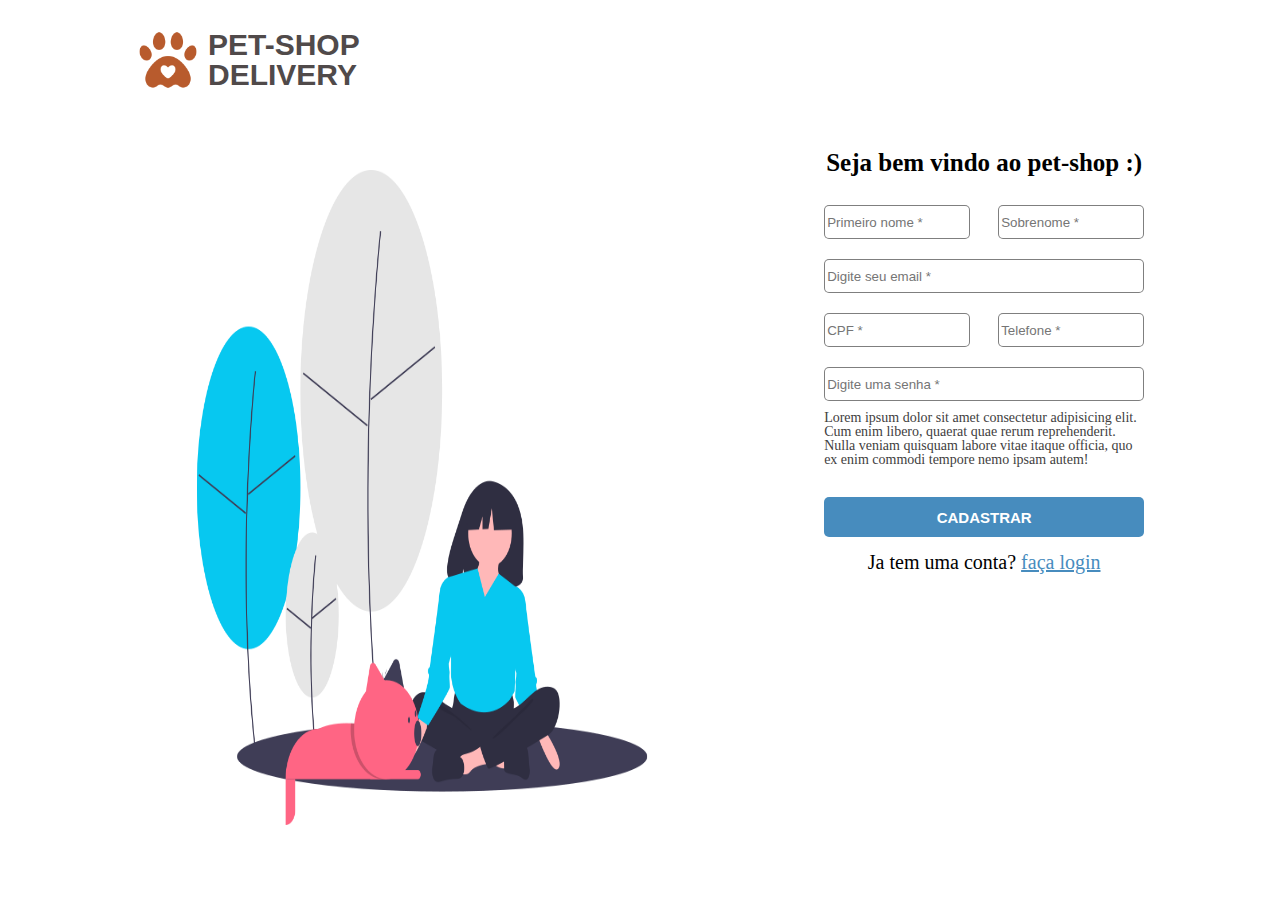
==== form-cadastro.html @ f06409b4 "add: home + cadastro + login" ====
<!DOCTYPE html>
<html lang="pt-br">
<head>
  <meta charset="UTF-8">
  <meta http-equiv="X-UA-Compatible" content="IE=edge">
  <meta name="viewport" content="width=device-width, initial-scale=1.0">
  <link rel="stylesheet" href="/publics/css/reset.css">
  <link rel="stylesheet" href="/publics/css/form-cadastro.css">
  <link rel="stylesheet" href="/publics/css//stylesheet.css">
  <title>Pet-shop Delivery</title>
</head>
<body>

  <header class="bg-form" >
    <div class="container form">
      <div class="header">
        <div class="header-logo">
          <img src="/publics/images/v987-11a-removebg-preview.png" alt="">
          <div class="header-title">
            <span>Pet-Shop <br> Delivery</span>
          </div>
        </div>
      </div>
    </div>
  </header>

  <main>
    <div class="container form">
      <div class="form-area">
        <div class="form-item--left">
          <img src="/publics/images/undraw_friends_r511.png" alt="">
        </div>
        
        <div class="form-item--right">
          <form action="" method="post">
            <div class="form-item--right--title">
              Seja bem vindo ao pet-shop :)
            </div>
            <div class="areainput">
              <input type="text" name="name" id="name" placeholder="Primeiro nome *">
              <input type="text" name="sobrenome" id="sobrenome" placeholder="Sobrenome *">
            </div> 
            <input type="email" name="email" id="email" placeholder="Digite seu email *">
            <div class="areainput">
              <input type="number" name="cpf" id="cpf" placeholder="CPF *">
              <input type="tel" name="telefone" id="telefone" placeholder="Telefone *">
            </div>
            <input type="password" name="password" id="password" placeholder = "Digite uma senha *"> 
            <h4>Lorem ipsum dolor sit amet consectetur adipisicing elit. Cum enim libero, quaerat quae rerum reprehenderit. Nulla veniam quisquam labore vitae itaque officia, quo ex enim commodi tempore nemo ipsam autem!</h4>
            <button type="submit" class="btn btn-form">Cadastrar</button>
            <h5>Ja tem uma conta?  <span> <a href="/login">faça login</a></span> </h5>
          </form>
        </div>
      </div>
    </div>
  </main>

</body>
</html>
---- publics/css/form-cadastro.css ----
.container.form {
  width: 80%;
}
.header-title span{
  color: rgb(80, 74, 74);
}

.form-area {
  display: flex;  
}
.form-item--left img{
  width: 100%;
  height:calc(100vh - 80px - 25px)
}


.form-item--right {
  width: 50%;
  margin-left: 100px ;  
}
.form-item--right form{
  display:flex;
  flex-direction: column;
  width: 320px;
  margin: auto;
  margin-top: 50px;
}
.form-item--right--title {
  display: flex;
  justify-content: center;
  width: 320px;
  font-size: 25px;
  font-weight: bold;
  margin-bottom: 10px;
  text-align: center;  
}
.form-item--right input {
  height:30px;
  margin-top: 20px;
  border-radius: 5px;
  border: 1px solid rgba(0, 0, 0, 0.5);
}
.areainput {
  display: flex;
  justify-content: space-between;
}
.areainput input {
  width:140px;
  height:30px;
  border-radius: 5px;
  border: 1px solid rgba(0, 0, 0, 0.5);
}

.form-item--right h4 {
  margin-top: 10px;
  font-size: 14px;
  color: rgb(65, 64, 64);
}
.btn-form {
  width: 100% !important;
  height:40px !important;
  margin-top: 30px;
}
.form-item--right h5 {
  font-size: 20px;
  margin-top: 15px;
  text-align: center;
}
.form-item--right a {
  color:#478CBE;
}
---- publics/css/stylesheet.css ----
.bg{
  background-color: #91beb9;
  background-image: url("/publics/images/banner-bg.jpg");
  background-size: cover;
  height: 100vh;
  overflow: hidden;
}
.header{
  display:flex;
}
.container {
  display: flex;
  max-width: 85%;
  margin: auto;
}
.header {
  width:100%;
}
.header ,
.header-logo {
  display:flex;
  justify-content: space-between;
  align-items: center;
  margin-top: 10px;
}
.header-logo img{
  width:80px;
}
.header-title {
  color: #fff;
  font-family: 'Montserrat', sans-serif;
  text-transform: uppercase;
  font-weight: 700;
  font-size: 30px;
  font-family: -apple-system, BlinkMacSystemFont, 'Segoe UI', Roboto, Oxygen, Ubuntu, Cantarell, 'Open Sans', 'Helvetica Neue', sans-serif;
}
.btn {
  height: 50px;
  border-radius: 5px;
  background-color: #478CBE;
  color: #fff;
  font-family: 'Montserrat', sans-serif;
  text-transform: uppercase;
  font-weight: 600;
  border: none;
  cursor: pointer;
  width:150px;
  font-size:15px
}
.btn:hover {
  background-color: #478cbe75;
}

.bg-opacity {
  position: absolute;
  left: 0;
  bottom: 0;
  width: 100%;
  height:150px;
  background-color: rgba(0, 0, 0, 0.5);
}


.category-products {
  display:flex;
  justify-content: space-around;
  align-items: center;
  background-color: #99A6B0;
  margin-top: 90px;
  border-radius: 10px;
  width:100%
}
.category-products--title li {
  display: inline-block;
  padding: 20px 25px;
  color: #fff;
  font-family: 'Open Sans', sans-serif;
  font-weight:400;
  text-transform: uppercase;
}
.category-products--title li:hover {
  border-bottom: 4px solid #3581B8;
}

.category-products input {
  color:#99A6B0;
  font-family: 'Open Sans', sans-serif;
  font-weight: 300;
  border-radius: 5px;
  border: none;
  height: 30px;
  width: 250px;
  outline: 0;
}
.category-products ::placeholder{
  font-size: 15px;
}


.tittleGeral {
  margin-top: 90px;
  font-size: 25px;
  color:#3581B8;
  font-family: 'Montserrat', sans-serif;
  font-weight: 600;
  text-transform: uppercase;
}

.show-offer--grid {
  display:flex;
  justify-content: center;
  flex-wrap: wrap;
}
.show-offer--grid--item {
  padding: 20px;
  margin-left:5px;
  margin-top:50px;
  border: 1px solid rgba(0, 0, 0, 0.2);
}
.show-offer--grid--item:hover {
  padding: 25px;
  border: 2px solid rgba(0, 0, 0, 0.5);
}
.show-offer--grid--img {
  text-align: center;
  margin-top: 10px;
}
.show-offer--grid--img img {
  width: 60%;
}
.show-offer--grid--tittle {
  margin-top:20px;
  font-family: 'Open Sans', sans-serif;
  font-weight: 400;
  font-size: 1rem;
  margin-bottom: 5px;
}
.show-offer--grid--sub,
.show-offer--grid--rate {
  display:flex;
  align-items: center;
  justify-content: space-between;
  font-family: 'Open Sans', sans-serif;
  font-weight: 300;
  font-size: 0.9rem;
}
.show-offer--grid--rate img {
  width:20px
}
.show-offer--grid--price,
.show-offer--grid--add {
  display:flex;
  align-items: center;
  justify-content: space-between;
}
.show-offer--grid--price{
  color: #3581B8;
  font-family: 'Open Sans', sans-serif;
  font-weight: 400;
  font-size: 1.5rem;
  margin-top: 10px;
}
.show-offer--grid--add {
  background-color: #478CBE;
  color: #fff !important;
  height: 50px;
  padding:0 10px;
  margin-right: -15px ;
  margin-bottom: -15px;
  cursor: pointer;
}
.show-offer--grid--add:hover {
  background-color: #2F79AD;
}
.show-offer--grid--add img {
  width: 25px;
  margin-right: 10px;
}

.banner-mkt {
  background-color: #d4e5f3;
  background-image: url("/publics/images/front-view-of-beautiful-dog-with-copy-space-removebg-preview.png");
  background-size: cover;
  background-position: center;
  margin-top: 100px;
  height: auto;
  font-family: 'Montserrat', sans-serif;
  font-weight:600;
}
.container.banner {
  display:flex;
  flex-direction: column;
  padding: 100px;
}
.banner-tittle {
  color: #fff;
  font-weight:bold;
  font-size:30px;
  width: 50%;
  text-transform: uppercase;
}

.container.servicos{
  flex-direction: column;
}
.servicos-itens--flex{
  display:flex;
  justify-content: center;
  flex-wrap: wrap;
}
.servicos-item {
  background-color: #99A6B0;
  margin-left: 10px;
  padding: 10px;
  margin-top: 50px;
  
  border-radius: 5px;
}
.servicos-item--tittle {
  color: #fff;
  font-size: 25px;
  font-family: 'Montserrat', sans-serif;
  font-weight: 600;
  text-transform: uppercase;
  text-align: center;
  margin-bottom: 10px;
  margin-top: 5px;
}
.servicos-item--img {
  text-align: center;
  margin-bottom: 10px;
  
}
.servicos-item--img img{
  width: 80px;
  margin: 0;
  text-align: center;
}
.servicos-item--desc h5{
  color: #fff;
  margin-top: 5px;
  font-family: 'Open Sans', sans-serif;
  font-weight: 400;
  font-size: 15px;
  text-transform: uppercase;
  margin-bottom: 20px;
  text-align: center;
}
.servicos-item--desc ul {
  margin-left: 10px;
  margin-bottom: 20px;
  font-family: 'Open Sans', sans-serif;
  font-weight: 300;
  font-size: 15px;
  line-height: 20px;
}

.servicos-item--agendar h5{
  font-family: 'Open Sans', sans-serif;
  font-weight: 400;
  width: 80%;
  text-align: center;
  margin: auto;
  font-size: 12px;
  margin-bottom: 30px;
}
.servicos-item--agendar a{
  display:flex;
  justify-content:center;
}
.servicos-item--agendar .btn-agendar{
  background-color: #95B59F;
  width:80%;
}
.servicos-item--agendar .btn-agendar:hover {
  background-color: #7B9684;
}

footer {
  background-color: #99A6B0;
  height: 200px;
  margin-top: 90px;
}


.buy-car {
  position:fixed;
  bottom: 10px;
  right: 20px;
  cursor: pointer;
}
.buy-car img {
  width:50px;
  height:50px;
}
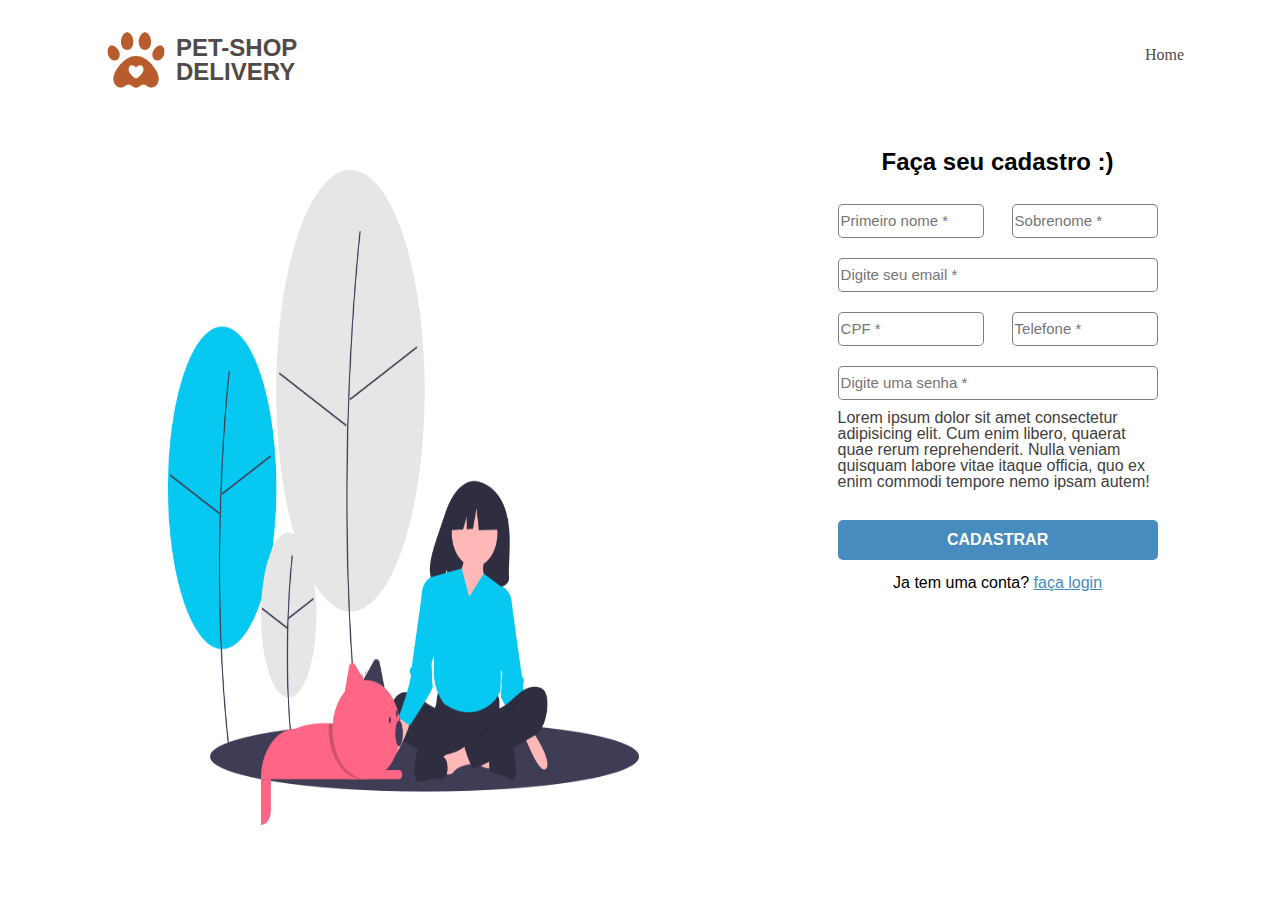
==== commit 947db5f4: ":recycle: refatoração" ====
--- a/form-cadastro.html
+++ b/form-cadastro.html
@@ -5,27 +5,28 @@
   <meta http-equiv="X-UA-Compatible" content="IE=edge">
   <meta name="viewport" content="width=device-width, initial-scale=1.0">
   <link rel="stylesheet" href="/publics/css/reset.css">
+  <link rel="stylesheet" href="/publics/css/stylesheet.css">
   <link rel="stylesheet" href="/publics/css/form-cadastro.css">
-  <link rel="stylesheet" href="/publics/css//stylesheet.css">
   <title>Pet-shop Delivery</title>
 </head>
 <body>
 
-  <header class="bg-form" >
-    <div class="container form">
-      <div class="header">
+  <header class="bg-form">
+    <div class="container">
+      <div class="header-area">
         <div class="header-logo">
           <img src="/publics/images/v987-11a-removebg-preview.png" alt="">
-          <div class="header-title">
-            <span>Pet-Shop <br> Delivery</span>
+          <div class="header-title header-title2 txt-font--montserrat txt-weight--700 txt-uppercase txt-lg">
+            <span><a href="">Pet-Shop <br> Delivery</a></span>
           </div>
         </div>
+        <a href="login.html"><h3>Home</h3></a>
       </div>
     </div>
   </header>
 
   <main>
-    <div class="container form">
+    <div class="container">
       <div class="form-area">
         <div class="form-item--left">
           <img src="/publics/images/undraw_friends_r511.png" alt="">
@@ -33,8 +34,8 @@
         
         <div class="form-item--right">
           <form action="" method="post">
-            <div class="form-item--right--title">
-              Seja bem vindo ao pet-shop :)
+            <div class="form-item--right--title txt-font--montserrat txt-weight--600 txt-lg">
+              <h1>Faça seu cadastro :)</h1>
             </div>
             <div class="areainput">
               <input type="text" name="name" id="name" placeholder="Primeiro nome *">
@@ -46,9 +47,9 @@
               <input type="tel" name="telefone" id="telefone" placeholder="Telefone *">
             </div>
             <input type="password" name="password" id="password" placeholder = "Digite uma senha *"> 
-            <h4>Lorem ipsum dolor sit amet consectetur adipisicing elit. Cum enim libero, quaerat quae rerum reprehenderit. Nulla veniam quisquam labore vitae itaque officia, quo ex enim commodi tempore nemo ipsam autem!</h4>
-            <button type="submit" class="btn btn-form">Cadastrar</button>
-            <h5>Ja tem uma conta?  <span> <a href="/login">faça login</a></span> </h5>
+            <h4 class="txt-font--open-sans txt-sm" >Lorem ipsum dolor sit amet consectetur adipisicing elit. Cum enim libero, quaerat quae rerum reprehenderit. Nulla veniam quisquam labore vitae itaque officia, quo ex enim commodi tempore nemo ipsam autem!</h4>
+            <button type="submit" class="btn btn-form txt-font--montserrat txt-weight--600 txt-md bg-primary">Cadastrar</button>
+            <h5 class="txt-font--open-sans txt-md">Ja tem uma conta?  <span> <a href="/login.html">faça login</a></span> </h5>
           </form>
         </div>
       </div>
--- a/publics/css/stylesheet.css
+++ b/publics/css/stylesheet.css
@@ -1,22 +1,109 @@
-.bg{
-  background-color: #91beb9;
-  background-image: url("/publics/images/banner-bg.jpg");
-  background-size: cover;
+/*CSS DE ARÉAS ESPECIFICAS*/
+  /*Container*/
+    .container {
+      display: flex;
+      max-width: 85%;
+      margin: auto;
+    }
+  /**/
+
+  /*Padrão comum para todos os campos de texto*/
+    .txt-font--montserrat {
+      font-family: 'Montserrat', sans-serif;
+    }
+    .txt-font--open-sans {
+      font-family: 'Open Sans', sans-serif;
+    } 
+    .txt-uppercase {
+      text-transform: uppercase;
+    }
+    .txt-weight--700{
+      font-weight: 700;
+    }
+    .txt-weight--600{
+      font-weight: 600;
+    }
+    .txt-Open-sans-weight--400 {
+      font-weight:400;
+    }
+    .txt-Open-sans-weight--300 {
+      font-weight:300;
+    }
+    /*Tamanho pequeno*/
+      .txt-sm {
+        font-size:1rem;
+      }  
+    /*Tamanho médio*/
+      .txt-md {
+        font-size: 1rem;
+      }
+    /*Tamanho grande*/
+      .txt-lg {
+        font-size: 1.5rem;
+      }
+  /**/
+
+  /*Titulo geral das sessões das paginas*/
+  .titleGeral {
+    color:#3581B8;
+    margin:auto;
+    margin-top: 90px;
+  }  
+  /**/
+
+  /*Botão*/
+    .btn {
+      height: 50px;
+      border-radius: 5px;
+      color: #fff;
+      border: none;
+      cursor: pointer;
+      width:150px;
+      text-transform: uppercase;
+    }
+    .btn:hover {
+      background-color: #2F79AD;
+    }
+  /**/
+
+  /*input*/
+    ::placeholder{
+      font-size: 15px;
+    }
+  /**/
+
+  /*Cores*/
+    .bg-primary {
+      background-color:  #478CBE;
+    }
+    .bg-secondary {
+      background-color: #99A6B0;
+    }
+  /**/
+  
+  /*Carrinho de compra*/
+    .buy-car {
+      position:fixed;
+      bottom: 10px;
+      right: 20px;
+      cursor: pointer;
+    }
+    .buy-car img {
+      width:50px;
+      height:50px;
+    }
+  /**/
+/**/
+
+.bg-image{
+  background: #91beb9 url("/publics/images/banner-bg.jpg") center/cover;
   height: 100vh;
-  overflow: hidden;
-}
-.header{
-  display:flex;
-}
-.container {
-  display: flex;
-  max-width: 85%;
-  margin: auto;
-}
-.header {
+}
+.header-area{
+  display:flex;
   width:100%;
 }
-.header ,
+.header-area ,
 .header-logo {
   display:flex;
   justify-content: space-between;
@@ -26,29 +113,9 @@
 .header-logo img{
   width:80px;
 }
-.header-title {
-  color: #fff;
-  font-family: 'Montserrat', sans-serif;
-  text-transform: uppercase;
-  font-weight: 700;
-  font-size: 30px;
-  font-family: -apple-system, BlinkMacSystemFont, 'Segoe UI', Roboto, Oxygen, Ubuntu, Cantarell, 'Open Sans', 'Helvetica Neue', sans-serif;
-}
-.btn {
-  height: 50px;
-  border-radius: 5px;
-  background-color: #478CBE;
-  color: #fff;
-  font-family: 'Montserrat', sans-serif;
-  text-transform: uppercase;
-  font-weight: 600;
-  border: none;
-  cursor: pointer;
-  width:150px;
-  font-size:15px
-}
-.btn:hover {
-  background-color: #478cbe75;
+.header-title a {
+  color: #fff;
+  text-decoration: none;
 }
 
 .bg-opacity {
@@ -56,175 +123,139 @@
   left: 0;
   bottom: 0;
   width: 100%;
-  height:150px;
+  height:200px;
   background-color: rgba(0, 0, 0, 0.5);
 }
 
-
+.container.category {
+  margin-top: 90px;
+  justify-content:center;
+}
 .category-products {
   display:flex;
-  justify-content: space-around;
-  align-items: center;
-  background-color: #99A6B0;
-  margin-top: 90px;
+  align-items: center;
   border-radius: 10px;
-  width:100%
-}
-.category-products--title li {
+  width:85%
+}
+.category-products--sections li {
   display: inline-block;
   padding: 20px 25px;
   color: #fff;
-  font-family: 'Open Sans', sans-serif;
-  font-weight:400;
-  text-transform: uppercase;
-}
-.category-products--title li:hover {
+  margin-left: 10px;
+}
+.category-products--sections li:hover {
   border-bottom: 4px solid #3581B8;
 }
 
 .category-products input {
   color:#99A6B0;
-  font-family: 'Open Sans', sans-serif;
-  font-weight: 300;
   border-radius: 5px;
   border: none;
   height: 30px;
   width: 250px;
+  margin-left: 100px;
   outline: 0;
 }
-.category-products ::placeholder{
-  font-size: 15px;
-}
-
-
-.tittleGeral {
-  margin-top: 90px;
-  font-size: 25px;
-  color:#3581B8;
-  font-family: 'Montserrat', sans-serif;
-  font-weight: 600;
-  text-transform: uppercase;
-}
-
-.show-offer--grid {
+
+.show-offer--area {
   display:flex;
   justify-content: center;
   flex-wrap: wrap;
 }
-.show-offer--grid--item {
+.show-offer--item {
   padding: 20px;
-  margin-left:5px;
-  margin-top:50px;
-  border: 1px solid rgba(0, 0, 0, 0.2);
-}
-.show-offer--grid--item:hover {
-  padding: 25px;
-  border: 2px solid rgba(0, 0, 0, 0.5);
-}
-.show-offer--grid--img {
+  margin:50px 0px 0px 5px;
+  border: 1px solid rgba(211, 211, 211, 0.4);
+}
+.show-offer--img {
   text-align: center;
   margin-top: 10px;
 }
-.show-offer--grid--img img {
+.show-offer--img img {
   width: 60%;
 }
-.show-offer--grid--tittle {
-  margin-top:20px;
-  font-family: 'Open Sans', sans-serif;
-  font-weight: 400;
-  font-size: 1rem;
-  margin-bottom: 5px;
-}
-.show-offer--grid--sub,
-.show-offer--grid--rate {
+.show-offer--title {
+  margin:20px 0px 2px 0px;
+}
+.show-offer--subtitle,
+.show-offer--rate {
   display:flex;
   align-items: center;
   justify-content: space-between;
-  font-family: 'Open Sans', sans-serif;
-  font-weight: 300;
-  font-size: 0.9rem;
-}
-.show-offer--grid--rate img {
+}
+.show-offer--rate img {
   width:20px
 }
-.show-offer--grid--price,
-.show-offer--grid--add {
+.show-offer--price,
+.show-offer--add {
   display:flex;
   align-items: center;
   justify-content: space-between;
 }
-.show-offer--grid--price{
+.show-offer--price{
   color: #3581B8;
-  font-family: 'Open Sans', sans-serif;
-  font-weight: 400;
-  font-size: 1.5rem;
   margin-top: 10px;
 }
-.show-offer--grid--add {
-  background-color: #478CBE;
-  color: #fff !important;
+.show-offer--add {
   height: 50px;
   padding:0 10px;
-  margin-right: -15px ;
-  margin-bottom: -15px;
+  margin: 0px -15px -15px 0px;
   cursor: pointer;
 }
-.show-offer--grid--add:hover {
+.show-offer--add:hover {
   background-color: #2F79AD;
 }
-.show-offer--grid--add img {
+.show-offer--add img {
   width: 25px;
   margin-right: 10px;
 }
+.show-offer--add a {
+  text-decoration: none;
+  color: #fff;
+}
 
 .banner-mkt {
-  background-color: #d4e5f3;
-  background-image: url("/publics/images/front-view-of-beautiful-dog-with-copy-space-removebg-preview.png");
-  background-size: cover;
-  background-position: center;
+  background: #91beb9 url("/publics/images/front-view-of-beautiful-dog-with-copy-space-removebg-preview.png") center/cover;
   margin-top: 100px;
   height: auto;
-  font-family: 'Montserrat', sans-serif;
-  font-weight:600;
 }
 .container.banner {
   display:flex;
   flex-direction: column;
   padding: 100px;
 }
-.banner-tittle {
-  color: #fff;
-  font-weight:bold;
-  font-size:30px;
+.banner-title {
+  color: #fff;
   width: 50%;
-  text-transform: uppercase;
+}
+.btn-banner {
+  margin-top:10px
 }
 
 .container.servicos{
   flex-direction: column;
-}
+  align-items: center;
+}
+
 .servicos-itens--flex{
   display:flex;
   justify-content: center;
   flex-wrap: wrap;
+  margin-top: 50px;
 }
 .servicos-item {
-  background-color: #99A6B0;
-  margin-left: 10px;
+  margin-bottom:10px;
   padding: 10px;
-  margin-top: 50px;
-  
   border-radius: 5px;
-}
-.servicos-item--tittle {
-  color: #fff;
-  font-size: 25px;
-  font-family: 'Montserrat', sans-serif;
-  font-weight: 600;
-  text-transform: uppercase;
-  text-align: center;
-  margin-bottom: 10px;
-  margin-top: 5px;
+  margin-left: 5px;
+}
+.servicos-item:nth-child(1) {
+  margin-left: 0px;
+}
+.servicos-item--title {
+  color: #fff;
+  text-align: center;
+  margin: 5px 0px 10px 0px;
 }
 .servicos-item--img {
   text-align: center;
@@ -233,36 +264,25 @@
 }
 .servicos-item--img img{
   width: 80px;
-  margin: 0;
-  text-align: center;
 }
 .servicos-item--desc h5{
   color: #fff;
   margin-top: 5px;
-  font-family: 'Open Sans', sans-serif;
-  font-weight: 400;
-  font-size: 15px;
-  text-transform: uppercase;
   margin-bottom: 20px;
   text-align: center;
 }
 .servicos-item--desc ul {
   margin-left: 10px;
   margin-bottom: 20px;
-  font-family: 'Open Sans', sans-serif;
-  font-weight: 300;
-  font-size: 15px;
   line-height: 20px;
 }
 
 .servicos-item--agendar h5{
-  font-family: 'Open Sans', sans-serif;
-  font-weight: 400;
   width: 80%;
   text-align: center;
   margin: auto;
-  font-size: 12px;
   margin-bottom: 30px;
+  font-size: 0.8rem;
 }
 .servicos-item--agendar a{
   display:flex;
@@ -270,7 +290,7 @@
 }
 .servicos-item--agendar .btn-agendar{
   background-color: #95B59F;
-  width:80%;
+  width:90%;
 }
 .servicos-item--agendar .btn-agendar:hover {
   background-color: #7B9684;
@@ -281,15 +301,3 @@
   height: 200px;
   margin-top: 90px;
 }
-
-
-.buy-car {
-  position:fixed;
-  bottom: 10px;
-  right: 20px;
-  cursor: pointer;
-}
-.buy-car img {
-  width:50px;
-  height:50px;
-}
--- a/publics/css/form-cadastro.css
+++ b/publics/css/form-cadastro.css
@@ -1,9 +1,9 @@
 
-
-.container.form {
-  width: 80%;
+.header-title2 a{
+  color: rgb(80, 74, 74);
 }
-.header-title span{
+.header-area a {
+  text-decoration: none;
   color: rgb(80, 74, 74);
 }
 
@@ -14,7 +14,6 @@
   width: 100%;
   height:calc(100vh - 80px - 25px)
 }
-
 
 .form-item--right {
   width: 50%;
@@ -31,8 +30,6 @@
   display: flex;
   justify-content: center;
   width: 320px;
-  font-size: 25px;
-  font-weight: bold;
   margin-bottom: 10px;
   text-align: center;  
 }
@@ -55,16 +52,14 @@
 
 .form-item--right h4 {
   margin-top: 10px;
-  font-size: 14px;
   color: rgb(65, 64, 64);
 }
 .btn-form {
-  width: 100% !important;
-  height:40px !important;
+  width: 100%;
+  height:40px;
   margin-top: 30px;
 }
 .form-item--right h5 {
-  font-size: 20px;
   margin-top: 15px;
   text-align: center;
 }
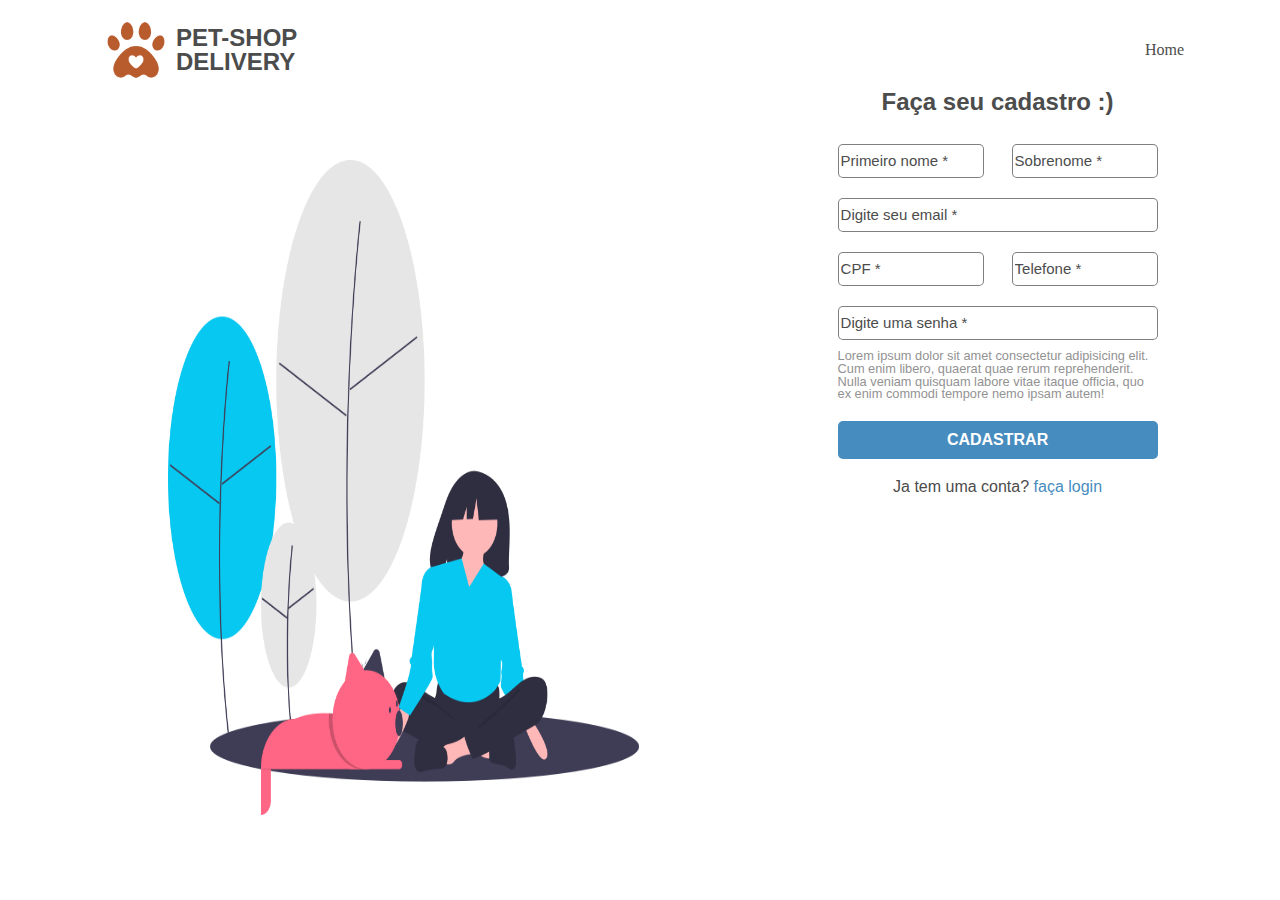
==== commit 0cac39ef: ":boom:style responsivo" ====
--- a/form-cadastro.html
+++ b/form-cadastro.html
@@ -5,26 +5,25 @@
   <meta http-equiv="X-UA-Compatible" content="IE=edge">
   <meta name="viewport" content="width=device-width, initial-scale=1.0">
   <link rel="stylesheet" href="/publics/css/reset.css">
+  <link rel="stylesheet" href="/publics/css/form-cadastro.css">
   <link rel="stylesheet" href="/publics/css/stylesheet.css">
-  <link rel="stylesheet" href="/publics/css/form-cadastro.css">
   <title>Pet-shop Delivery</title>
 </head>
 <body>
 
   <header class="bg-form">
     <div class="container">
-      <div class="header-area">
-        <div class="header-logo">
+      <div class="header-area flex jst-between alg-center">
+        <div class="header-logo flex jst-between alg-center">
           <img src="/publics/images/v987-11a-removebg-preview.png" alt="">
-          <div class="header-title header-title2 txt-font--montserrat txt-weight--700 txt-uppercase txt-lg">
-            <span><a href="">Pet-Shop <br> Delivery</a></span>
+          <div class="font-color txt-font--montserrat txt-weight--700 txt-uppercase txt-lg">
+            <span><a href="/index.html">Pet-Shop <br> Delivery</a></span>
           </div>
         </div>
-        <a href="login.html"><h3>Home</h3></a>
+        <a href="/index.html"><h3>Home</h3></a>
       </div>
     </div>
   </header>
-
   <main>
     <div class="container">
       <div class="form-area">
@@ -34,22 +33,22 @@
         
         <div class="form-item--right">
           <form action="" method="post">
-            <div class="form-item--right--title txt-font--montserrat txt-weight--600 txt-lg">
+            <div class="form-item--right--title txt-font--montserrat txt-weight--700 txt-lg font-color">
               <h1>Faça seu cadastro :)</h1>
             </div>
-            <div class="areainput">
-              <input type="text" name="name" id="name" placeholder="Primeiro nome *">
-              <input type="text" name="sobrenome" id="sobrenome" placeholder="Sobrenome *">
+            <div class="areainput flex jst-between">
+              <input type="text" name="name" id="name" class="input" placeholder="Primeiro nome *">
+              <input type="text" name="sobrenome" id="sobrenome" class="input" placeholder="Sobrenome *">
             </div> 
-            <input type="email" name="email" id="email" placeholder="Digite seu email *">
-            <div class="areainput">
-              <input type="number" name="cpf" id="cpf" placeholder="CPF *">
-              <input type="tel" name="telefone" id="telefone" placeholder="Telefone *">
+            <input type="email" name="email" id="email" class="input" placeholder="Digite seu email *">
+            <div class="areainput flex jst-between">
+              <input type="number" name="cpf" id="cpf"  class="input" placeholder="CPF *">
+              <input type="tel" name="telefone" id="telefone" class="input" placeholder="Telefone *">
             </div>
-            <input type="password" name="password" id="password" placeholder = "Digite uma senha *"> 
-            <h4 class="txt-font--open-sans txt-sm" >Lorem ipsum dolor sit amet consectetur adipisicing elit. Cum enim libero, quaerat quae rerum reprehenderit. Nulla veniam quisquam labore vitae itaque officia, quo ex enim commodi tempore nemo ipsam autem!</h4>
+            <input type="password" name="password" id="password" class="input" placeholder = "Digite uma senha *"> 
+            <a href=""><h4 class="txt-font--open-sans txt-Open-sans-weight--300 txt-sm font-color2" >Lorem ipsum dolor sit amet consectetur adipisicing elit. Cum enim libero, quaerat quae rerum reprehenderit. Nulla veniam quisquam labore vitae itaque officia, quo ex enim commodi tempore nemo ipsam autem!</h4></a>
             <button type="submit" class="btn btn-form txt-font--montserrat txt-weight--600 txt-md bg-primary">Cadastrar</button>
-            <h5 class="txt-font--open-sans txt-md">Ja tem uma conta?  <span> <a href="/login.html">faça login</a></span> </h5>
+            <h5 class="txt-font--open-sans txt-Open-sans-weight--400 font-color txt-md">Ja tem uma conta?  <span> <a href="/login.html">faça login</a></span> </h5>
           </form>
         </div>
       </div>
--- a/publics/css/form-cadastro.css
+++ b/publics/css/form-cadastro.css
@@ -1,10 +1,7 @@
 
-.header-title2 a{
-  color: rgb(80, 74, 74);
-}
 .header-area a {
   text-decoration: none;
-  color: rgb(80, 74, 74);
+  color: #4c4c4c;
 }
 
 .form-area {
@@ -17,53 +14,70 @@
 
 .form-item--right {
   width: 50%;
-  margin-left: 100px ;  
+  margin-left: 100px;  
 }
 .form-item--right form{
   display:flex;
   flex-direction: column;
-  width: 320px;
+  max-width: 320px;
   margin: auto;
-  margin-top: 50px;
 }
 .form-item--right--title {
   display: flex;
   justify-content: center;
-  width: 320px;
   margin-bottom: 10px;
   text-align: center;  
 }
 .form-item--right input {
-  height:30px;
   margin-top: 20px;
-  border-radius: 5px;
-  border: 1px solid rgba(0, 0, 0, 0.5);
-}
-.areainput {
-  display: flex;
-  justify-content: space-between;
 }
 .areainput input {
   width:140px;
-  height:30px;
-  border-radius: 5px;
-  border: 1px solid rgba(0, 0, 0, 0.5);
 }
 
 .form-item--right h4 {
   margin-top: 10px;
-  color: rgb(65, 64, 64);
+}
+.form-item--right a  {
+  text-decoration: none;
+}
+.form-item--right h4:hover {
+  width:fit-content;
+  color: #478CBE;
 }
 .btn-form {
-  width: 100%;
-  height:40px;
-  margin-top: 30px;
+  margin: 20px 0 20px 0;
+  width: 100% !important;
 }
 .form-item--right h5 {
-  margin-top: 15px;
   text-align: center;
 }
 .form-item--right a {
   color:#478CBE;
 }
 
+@media (max-width:840px) {
+  .form-item--left {
+    display:none;
+  }
+  .form-area {
+    margin: auto;
+  }
+  .form-item--right {
+    border: 1px solid #dcdcdc;
+    padding: 15px;
+    width:100%;
+    margin: auto;
+    margin: 15px 0 15px 0;
+  }
+}
+@media (max-width:734px) {
+  .header-title2 a {
+    font-size: 1rem;
+  }
+}
+@media (max-width:387px) {
+  .areainput input{
+    width: 110px;
+  }
+}
--- a/publics/css/stylesheet.css
+++ b/publics/css/stylesheet.css
@@ -5,8 +5,23 @@
       max-width: 85%;
       margin: auto;
     }
-  /**/
-
+  /*cores_fontes*/
+    .font-color{
+      color: #4c4c4c;
+    }
+    .font-color--primary {
+      color:  #478CBE;
+    }
+    .font-color2 {
+      color: #929292;
+    }
+  /*Cores_bg*/
+    .bg-primary {
+      background-color:  #478CBE;
+    }
+    .bg-secondary {
+      background-color: #99A6B0;
+    }
   /*Padrão comum para todos os campos de texto*/
     .txt-font--montserrat {
       font-family: 'Montserrat', sans-serif;
@@ -29,58 +44,75 @@
     .txt-Open-sans-weight--300 {
       font-weight:300;
     }
-    /*Tamanho pequeno*/
-      .txt-sm {
-        font-size:1rem;
-      }  
-    /*Tamanho médio*/
-      .txt-md {
-        font-size: 1rem;
-      }
-    /*Tamanho grande*/
-      .txt-lg {
-        font-size: 1.5rem;
-      }
-  /**/
-
+  /*Tamanho pequeno*/
+    .txt-sm {
+      font-size:0.8rem;
+    }  
+  /*Tamanho médio*/
+    .txt-md {
+      font-size: 1rem;
+    }
+  /*Tamanho grande*/
+    .txt-lg {
+      font-size: 1.5rem;
+    }
+  /*Flex*/
+    .flex {
+      display:flex;
+    }
+    .flex-clmn {
+      flex-direction: column;
+    }
+    .jst-center {
+      justify-content:center;
+    }
+    .jst-between {
+      justify-content:space-between
+    }
+    .jst-around {
+      justify-content:space-around;
+    }
+    .alg-center {
+      align-items: center;
+    }
+    .brd {
+      border: 1px solid #dcdcdc;
+    }
+    .brd-btm {
+      border-bottom: 2px solid #dcdcdc;
+    }
   /*Titulo geral das sessões das paginas*/
-  .titleGeral {
-    color:#3581B8;
-    margin:auto;
-    margin-top: 90px;
-  }  
-  /**/
-
+    .titleGeral {
+      color:#3581B8;
+      margin:auto;
+      margin-top: 90px;
+    }  
   /*Botão*/
     .btn {
-      height: 50px;
+      padding: 0px;
       border-radius: 5px;
       color: #fff;
       border: none;
       cursor: pointer;
-      width:150px;
+      padding: 10px;
+      width: fit-content;
       text-transform: uppercase;
     }
     .btn:hover {
       background-color: #2F79AD;
     }
-  /**/
-
   /*input*/
     ::placeholder{
       font-size: 15px;
-    }
-  /**/
-
-  /*Cores*/
-    .bg-primary {
-      background-color:  #478CBE;
-    }
-    .bg-secondary {
-      background-color: #99A6B0;
-    }
-  /**/
-  
+      color: #4c4c4c;
+    }
+    .input {
+      height:30px;
+      border-radius: 5px;
+      border: none;
+      outline: 0;
+      border: 1px solid rgba(0, 0, 0, 0.5);
+    }
   /*Carrinho de compra*/
     .buy-car {
       position:fixed;
@@ -92,7 +124,6 @@
       width:50px;
       height:50px;
     }
-  /**/
 /**/
 
 .bg-image{
@@ -100,14 +131,7 @@
   height: 100vh;
 }
 .header-area{
-  display:flex;
   width:100%;
-}
-.header-area ,
-.header-logo {
-  display:flex;
-  justify-content: space-between;
-  align-items: center;
   margin-top: 10px;
 }
 .header-logo img{
@@ -127,87 +151,61 @@
   background-color: rgba(0, 0, 0, 0.5);
 }
 
-.container.category {
+.category-products {
+  border-radius: 10px;
+  width:80%;
+  padding: 20px;
   margin-top: 90px;
-  justify-content:center;
-}
-.category-products {
-  display:flex;
-  align-items: center;
-  border-radius: 10px;
-  width:85%
 }
 .category-products--sections li {
   display: inline-block;
-  padding: 20px 25px;
-  color: #fff;
-  margin-left: 10px;
+  padding:5px;
+  color: #fff;
 }
 .category-products--sections li:hover {
-  border-bottom: 4px solid #3581B8;
-}
-
-.category-products input {
-  color:#99A6B0;
-  border-radius: 5px;
-  border: none;
-  height: 30px;
-  width: 250px;
-  margin-left: 100px;
-  outline: 0;
+  border-bottom: 3px solid #3581B8;
+}
+.search-products {
+  width: 200px;
+}
+.search-products::placeholder {
+  font-size: 0.8rem;
 }
 
 .show-offer--area {
-  display:flex;
-  justify-content: center;
-  flex-wrap: wrap;
+  display:grid;
+  grid-template-columns: repeat(4, 1fr);
+  margin:auto;
 }
 .show-offer--item {
-  padding: 20px;
-  margin:50px 0px 0px 5px;
-  border: 1px solid rgba(211, 211, 211, 0.4);
+  padding: 10px;
+  margin:50px 0px 0px 10px;
 }
 .show-offer--img {
   text-align: center;
+}
+.show-offer--img img {
+  width: 150px;
+  height:150px;
+}
+.show-offer--title {
+  margin:20px 0px 3px 0px;
+}
+.show-offer--rate img {
+  width:20px;
+}
+.show-offer--area-priece_add {
   margin-top: 10px;
 }
-.show-offer--img img {
-  width: 60%;
-}
-.show-offer--title {
-  margin:20px 0px 2px 0px;
-}
-.show-offer--subtitle,
-.show-offer--rate {
-  display:flex;
-  align-items: center;
-  justify-content: space-between;
-}
-.show-offer--rate img {
-  width:20px
-}
-.show-offer--price,
 .show-offer--add {
-  display:flex;
-  align-items: center;
-  justify-content: space-between;
-}
-.show-offer--price{
-  color: #3581B8;
-  margin-top: 10px;
-}
-.show-offer--add {
-  height: 50px;
-  padding:0 10px;
-  margin: 0px -15px -15px 0px;
-  cursor: pointer;
+  margin-top: 30px;
+  padding: 5px;
 }
 .show-offer--add:hover {
   background-color: #2F79AD;
 }
 .show-offer--add img {
-  width: 25px;
-  margin-right: 10px;
+  width: 20%;
 }
 .show-offer--add a {
   text-decoration: none;
@@ -215,13 +213,11 @@
 }
 
 .banner-mkt {
-  background: #91beb9 url("/publics/images/front-view-of-beautiful-dog-with-copy-space-removebg-preview.png") center/cover;
-  margin-top: 100px;
+  background: #91beb9 url("/publics/images/AdobeStock_163503571_Preview-removebg-preview\ \(1\).png") center/cover;
+  margin-top: 90px;
   height: auto;
 }
-.container.banner {
-  display:flex;
-  flex-direction: column;
+.banner-mkt {
   padding: 100px;
 }
 .banner-title {
@@ -236,6 +232,7 @@
   flex-direction: column;
   align-items: center;
 }
+
 
 .servicos-itens--flex{
   display:flex;
@@ -248,6 +245,7 @@
   padding: 10px;
   border-radius: 5px;
   margin-left: 5px;
+  cursor: pointer;
 }
 .servicos-item:nth-child(1) {
   margin-left: 0px;
@@ -260,7 +258,9 @@
 .servicos-item--img {
   text-align: center;
   margin-bottom: 10px;
-  
+}
+.servicos-item--img img{
+  border-radius: 50%;
 }
 .servicos-item--img img{
   width: 80px;
@@ -289,15 +289,100 @@
   justify-content:center;
 }
 .servicos-item--agendar .btn-agendar{
+  display: inline-block;
   background-color: #95B59F;
-  width:90%;
+  width:60%;
 }
 .servicos-item--agendar .btn-agendar:hover {
   background-color: #7B9684;
 }
+.btn-agendar img {
+  width: 20px;
+}
 
 footer {
   background-color: #99A6B0;
-  height: 200px;
+  height: auto;
   margin-top: 90px;
-}
+  padding: 20px;
+}
+footer h3 {
+  margin-top: 10px;
+}
+footer p {
+  margin-top: 3px;
+}
+.footer-area {
+  display:flex;
+  justify-content:space-between;
+  align-items: center;
+}
+.footer-area p {
+  color: rgb(68, 68, 68);
+}
+.footer-item--center h3{
+  width:fit-content;
+  text-align: center;
+  margin-bottom: 10px;
+}
+.footer-item--center--midiaArea{
+  display:flex;
+}
+.footer-item--midia a {
+  text-decoration-line: none;
+}
+.footer-item--midia img {
+  width: 20px;
+  margin-left: 10px;
+}
+.footer-item--midia p {
+  text-align: center;
+  color: #000;
+  font-size: 0.8rem;
+  margin-left: 5px;
+}
+.footer-item--right{
+  display: flex;
+  align-items: center;
+}
+.footer-item--right img {
+  border-radius: 10px;
+  width: 100%;
+  cursor: pointer;
+}
+
+@media (max-width:800px) {
+  .header-logo img {
+    width:50px;
+  }
+  .header-title a {
+    font-size: 1rem;
+  }
+  .category-products {
+    flex-direction: column;
+    width: 100%;
+    align-items: center;
+    padding: 10px;
+  }  
+  .search-products {
+    margin-top: 15px;
+  }
+  .show-offer--area {
+    grid-template-columns: repeat(2,1fr)
+  }
+}
+@media (max-width:497px) {
+  .btn-header {
+    padding: 5px;
+  }
+  .category-products {
+    padding: 5px;
+  }
+  .category-products--sections li {
+    padding: 0;
+    font-size: 0.8rem;
+  } 
+  .show-offer--area {
+    grid-template-columns: 1fr;
+  }
+}